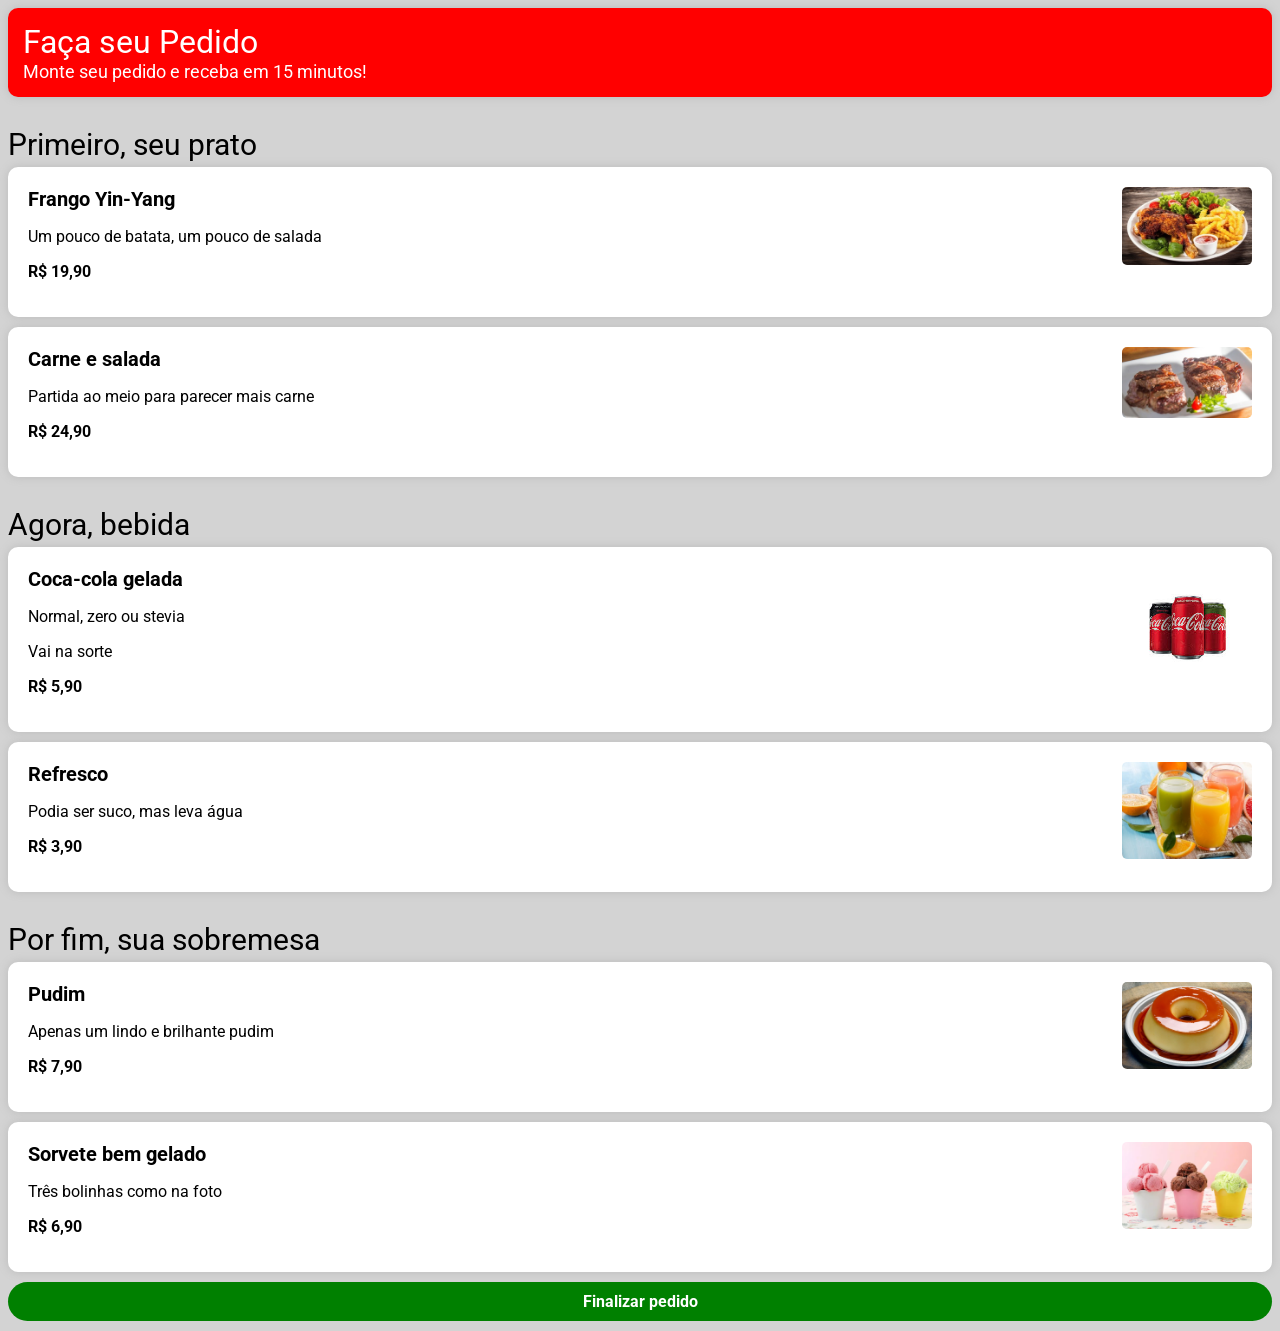
==== index.html @ 5bdc922b "as" ====
<!DOCTYPE html>
<html lang="en">
    <head>
        <meta charset="UTF-8">
        <meta http-equiv="X-UA-Compatible" content="IE=edge">
        <meta name="viewport" content="width=device-width, initial-scale=1.0">
        <title>FoodBox</title>
        <link rel="stylesheet" href="style.css">
        <link rel="preconnect" href="https://fonts.googleapis.com">
<link rel="preconnect" href="https://fonts.gstatic.com" crossorigin>
<link href="https://fonts.googleapis.com/css2?family=Roboto&display=swap" rel="stylesheet">
    </head>
    <body>
        <div class="topo">
            <h1>Faça seu Pedido</h1>
            <h2>Monte seu pedido e receba em 15 minutos!</h2>
        </div>

        <h3>Primeiro, seu prato</h3>

        <div id="frango" class="produto" onclick="escolherFrango()">
            <img src="img/frango.jpg" alt="">
            <h4>Frango Yin-Yang</h4>
            <p>Um pouco de batata, um pouco de salada</p>
            <p><strong>R$ 19,90</strong></p>
        </div>

        <div id="carne" class="produto" onclick="escolherCarne()">
            <img src="img/carne.jpg" alt="">
            <h4>Carne e salada</h4>
            <p>Partida ao meio para parecer mais carne</p>
            <p><strong>R$ 24,90</strong></p>
        </div>

        <h3>Agora, bebida</h3>

        <div id="coca" class="produto" onclick="escolherCoca()">
            <img src="img/coca.jpg" alt="">
            <h4>Coca-cola gelada</h4>
            <p>Normal, zero ou stevia</p>
            <p>Vai na sorte</p>
            <p><strong>R$ 5,90</strong></p>
        </div>

        <div id="refresco" class="produto" onclick="escolherRefresco()">
            <img src="img/refresco.jpg" alt="">
            <h4>Refresco</h4>
            <p>Podia ser suco, mas leva água</p>
            <p><strong>R$ 3,90</strong></p>
        </div>

        <h3>Por fim, sua sobremesa</h3>

        <div id="pudim" class="produto" onclick="escolherPudim()">
            <img src="img/pudim.webp" alt="">
            <h4>Pudim</h4>
            <p>Apenas um lindo e brilhante pudim</p>
            <p><strong>R$ 7,90</strong></p>
        </div>

        <div id="sorvete" class="produto" onclick="escolherSorvete()">
            <img src="img/sorvete.webp" alt="">
            <h4>Sorvete bem gelado</h4>
            <p>Três bolinhas como na foto</p>
            <p><strong>R$ 6,90</strong></p>
        </div>

        <div class="botao" onclick="finalizarPedido()">
            Finalizar pedido

        <script src="javascript.js"></script>
    </body>
</html>
---- style.css ----
body {
    background-color: lightgray;
    font-family: "Roboto";
}

.topo {
    background-color: red;
    color: white;
    padding: 15px;
    border-radius: 10px;
    box-shadow: 0 0 10px 0 #bbbbbb;
}

.produto {
    background-color: white;
    padding: 15px;
    border-radius: 10px;
    margin-bottom: 10px;
    box-shadow: 0 0 10px 0 #bbbbbb;
    cursor: pointer;
    border: 5px solid white;    
    
}

h1 {
    margin: 0;
    font-weight: normal;
}

h2 {
    margin: 0;
    font-size: 18px;
    font-weight: normal;

}

h3 {
    font-size: 30px;
    margin-bottom: 5px;
    font-weight: normal;
}

h4 {
    margin-top: 0;
    margin-bottom: 5px;
    font-size: 20px;
}

img {
    width: 130px;
    border-radius: 5px;
    float: right;
}

p {
    margin: ;
}

.preco {
    font-weight: bold;
    font-size: 18px;
}

.botao {
    background-color: green;
    text-align: center;
    padding: 10px;
    margin-top: 10px;
    margin-bottom: 10px;
    border-radius: 20px;
    color: white;
    font-weight: bold;
    cursor: pointer;
}
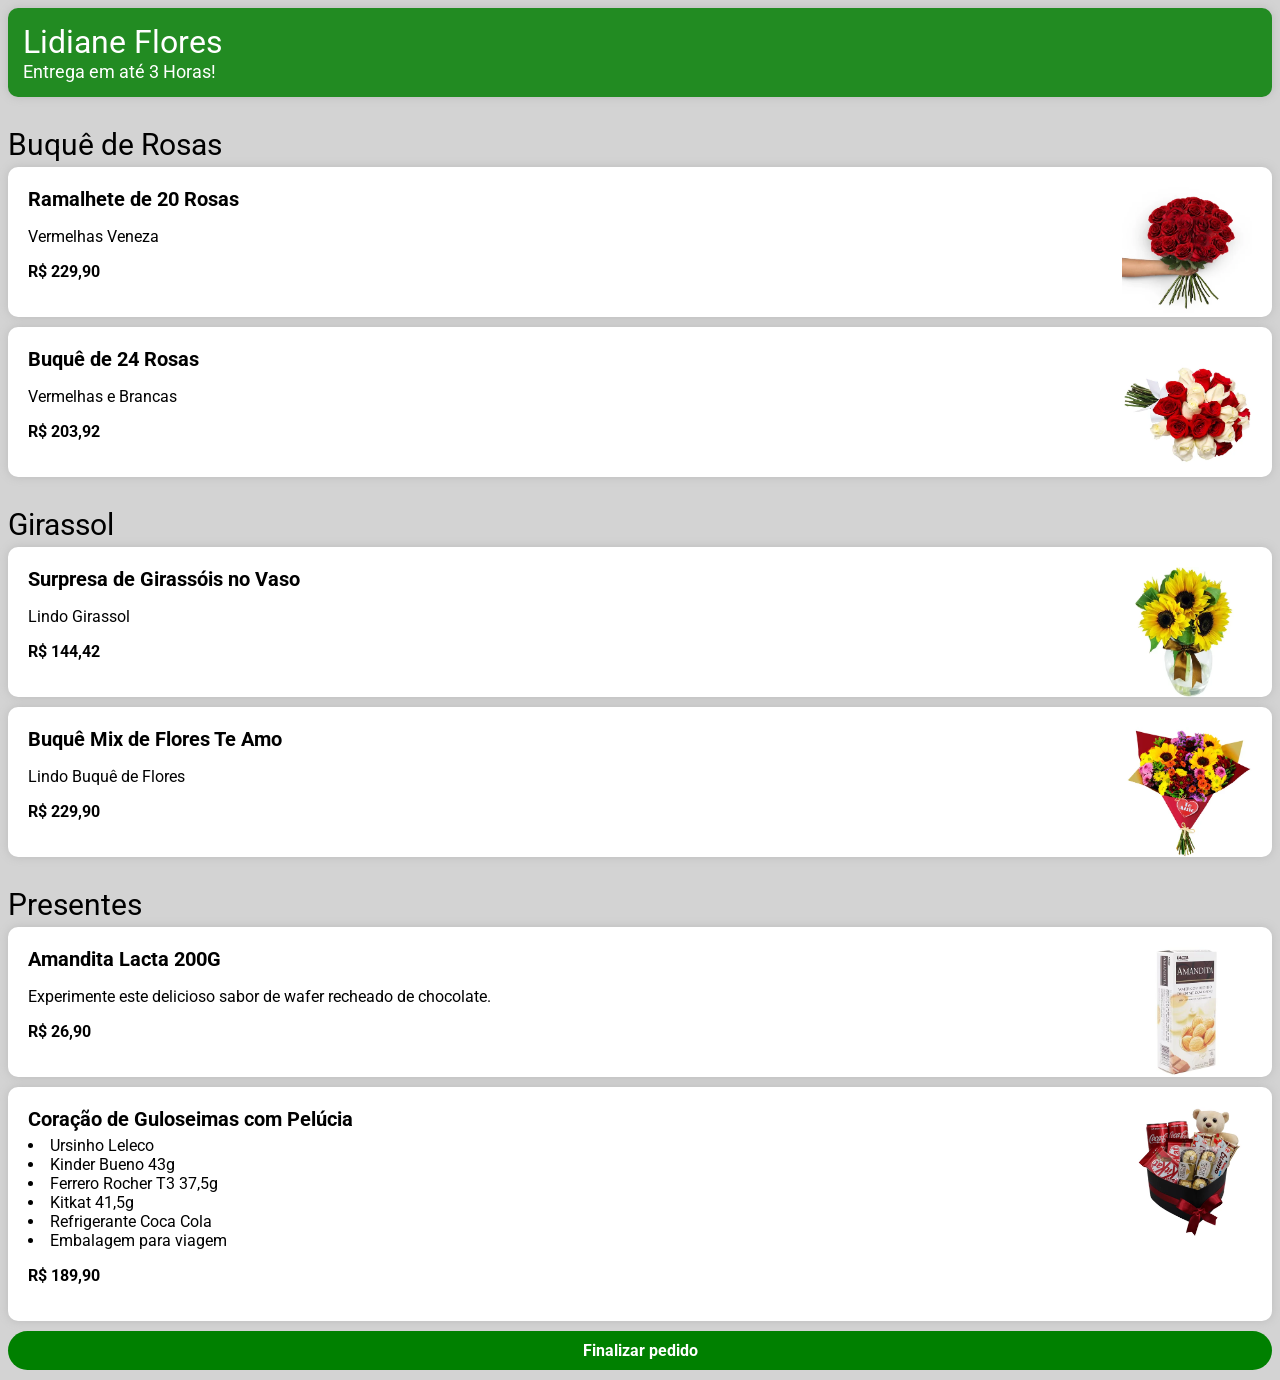
==== commit 752c1427: "atual" ====
--- a/index.html
+++ b/index.html
@@ -4,7 +4,7 @@
         <meta charset="UTF-8">
         <meta http-equiv="X-UA-Compatible" content="IE=edge">
         <meta name="viewport" content="width=device-width, initial-scale=1.0">
-        <title>FoodBox</title>
+        <title>FoodFlores</title>
         <link rel="stylesheet" href="style.css">
         <link rel="preconnect" href="https://fonts.googleapis.com">
 <link rel="preconnect" href="https://fonts.gstatic.com" crossorigin>
@@ -12,57 +12,61 @@
     </head>
     <body>
         <div class="topo">
-            <h1>Faça seu Pedido</h1>
-            <h2>Monte seu pedido e receba em 15 minutos!</h2>
+            <h1>Lidiane Flores</h1>
+            <h2>Entrega em até 3 Horas!</h2>
         </div>
 
-        <h3>Primeiro, seu prato</h3>
+        <h3>Buquê de Rosas</h3>
 
         <div id="frango" class="produto" onclick="escolherFrango()">
-            <img src="img/frango.jpg" alt="">
-            <h4>Frango Yin-Yang</h4>
-            <p>Um pouco de batata, um pouco de salada</p>
-            <p><strong>R$ 19,90</strong></p>
+            <img src="FotoFlores/buques/30610gg.webp" alt="">
+            <h4>Ramalhete de 20 Rosas</h4>
+            <p>Vermelhas Veneza</p>
+            <p><strong>R$ 229,90</strong></p>
         </div>
 
         <div id="carne" class="produto" onclick="escolherCarne()">
-            <img src="img/carne.jpg" alt="">
-            <h4>Carne e salada</h4>
-            <p>Partida ao meio para parecer mais carne</p>
-            <p><strong>R$ 24,90</strong></p>
+            <img src="FotoFlores/buques/30973gg.webp" alt="">
+            <h4>Buquê de 24 Rosas</h4>
+            <p>Vermelhas e Brancas</p>
+            <p><strong>R$ 203,92</strong></p>
         </div>
 
-        <h3>Agora, bebida</h3>
+        <h3>Girassol</h3>
 
         <div id="coca" class="produto" onclick="escolherCoca()">
-            <img src="img/coca.jpg" alt="">
-            <h4>Coca-cola gelada</h4>
-            <p>Normal, zero ou stevia</p>
-            <p>Vai na sorte</p>
-            <p><strong>R$ 5,90</strong></p>
+            <img src="FotoFlores/girassol/12230gg.webp" alt="">
+            <h4>Surpresa de Girassóis no Vaso</h4>
+            <p>Lindo Girassol</p>
+            <p><strong>R$ 144,42 </strong></p>
         </div>
 
         <div id="refresco" class="produto" onclick="escolherRefresco()">
-            <img src="img/refresco.jpg" alt="">
-            <h4>Refresco</h4>
-            <p>Podia ser suco, mas leva água</p>
-            <p><strong>R$ 3,90</strong></p>
+            <img src="FotoFlores/girassol/30025gg.webp" alt="">
+            <h4>Buquê Mix de Flores Te Amo</h4>
+            <p>Lindo Buquê de Flores</p>
+            <p><strong>R$ 229,90</strong></p>
         </div>
 
-        <h3>Por fim, sua sobremesa</h3>
+        <h3>Presentes</h3>
 
         <div id="pudim" class="produto" onclick="escolherPudim()">
-            <img src="img/pudim.webp" alt="">
-            <h4>Pudim</h4>
-            <p>Apenas um lindo e brilhante pudim</p>
-            <p><strong>R$ 7,90</strong></p>
+            <img src="FotoFlores/Doces/193981gg.webp" alt="">
+            <h4>Amandita Lacta 200G</h4>
+            <p>Experimente este delicioso sabor de wafer recheado de chocolate.</p>
+            <p><strong>R$ 26,90</strong></p>
         </div>
 
         <div id="sorvete" class="produto" onclick="escolherSorvete()">
-            <img src="img/sorvete.webp" alt="">
-            <h4>Sorvete bem gelado</h4>
-            <p>Três bolinhas como na foto</p>
-            <p><strong>R$ 6,90</strong></p>
+            <img src="FotoFlores/Doces/30068gg.webp" alt="">
+            <h4>Coração de Guloseimas com Pelúcia</h4>
+                <li>Ursinho Leleco</li>
+                <li>Kinder Bueno 43g</li>
+                <li>Ferrero Rocher T3 37,5g</li>
+                <li>Kitkat 41,5g</li>
+                <li>Refrigerante Coca Cola</li>
+                <li>Embalagem para viagem</li>
+            <p><strong>R$ 189,90</strong></p>
         </div>
 
         <div class="botao" onclick="finalizarPedido()">
--- a/style.css
+++ b/style.css
@@ -5,7 +5,7 @@
 }
 
 .topo {
-    background-color: red;
+    background-color: #228B22;
     color: white;
     padding: 15px;
     border-radius: 10px;
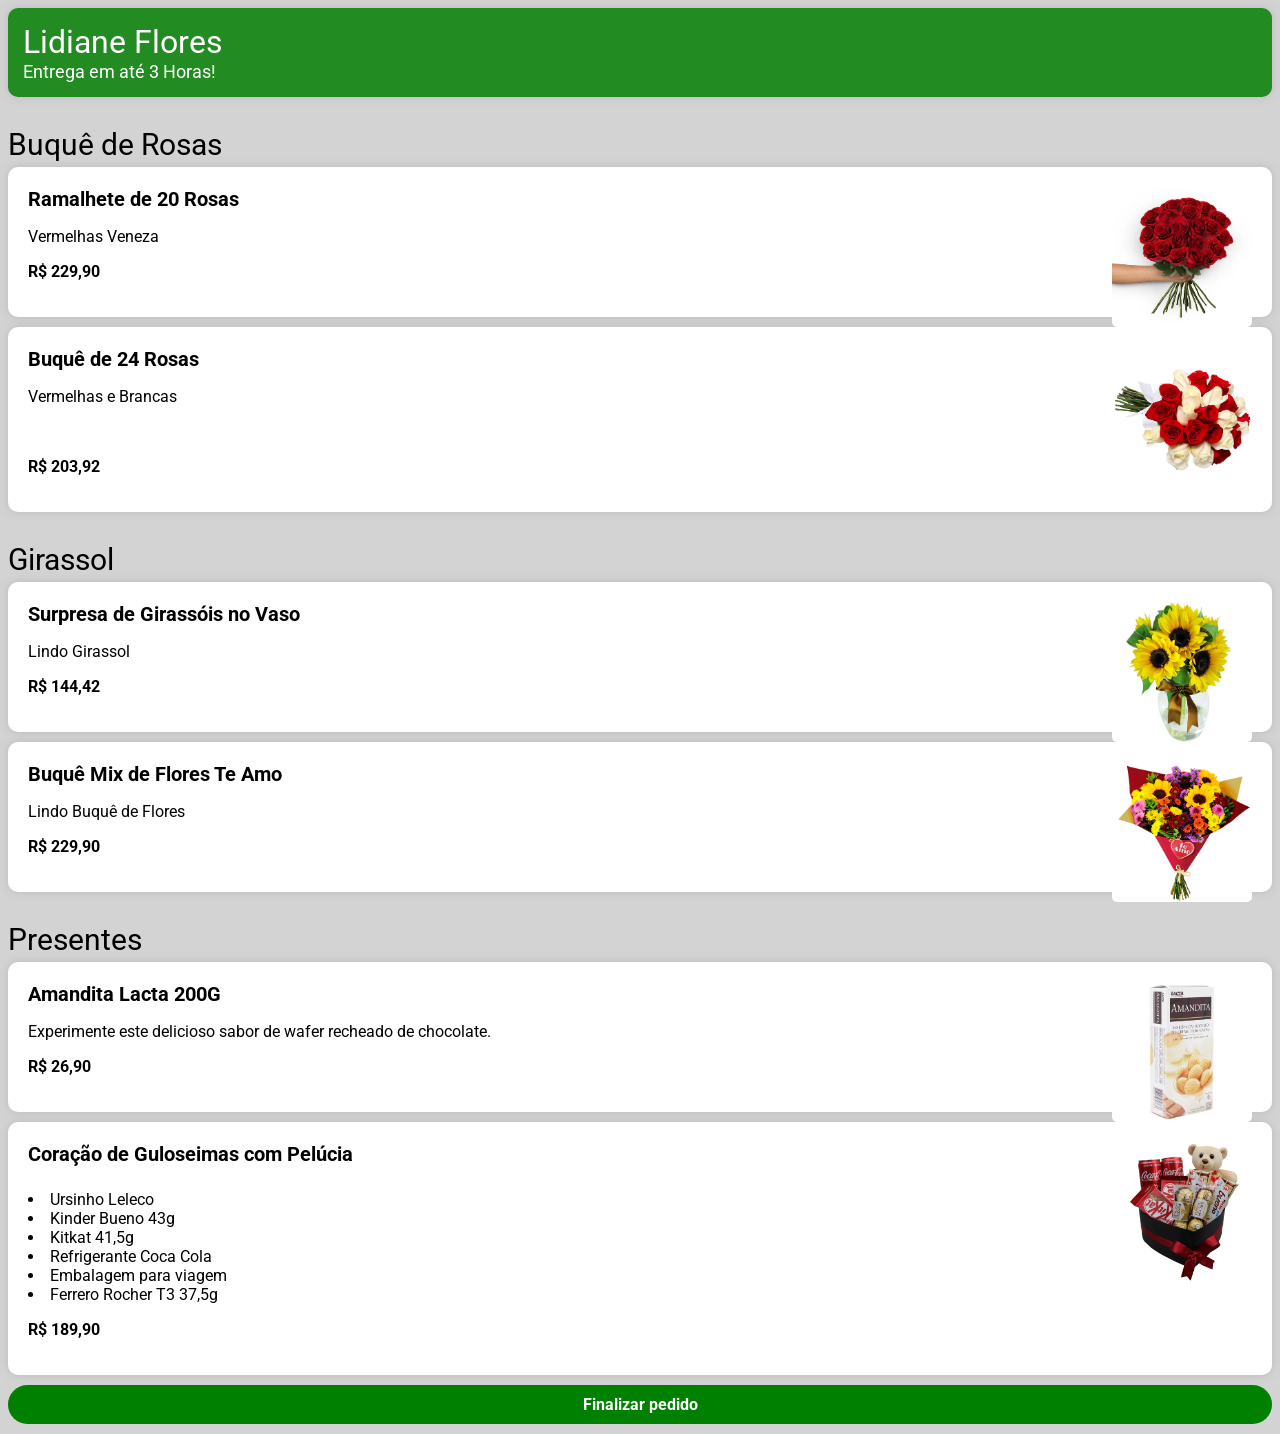
==== commit b82a7885: "sdsd" ====
--- a/index.html
+++ b/index.html
@@ -28,7 +28,7 @@
         <div id="carne" class="produto" onclick="escolherCarne()">
             <img src="FotoFlores/buques/30973gg.webp" alt="">
             <h4>Buquê de 24 Rosas</h4>
-            <p>Vermelhas e Brancas</p>
+            <p>Vermelhas e Brancas</p><br>
             <p><strong>R$ 203,92</strong></p>
         </div>
 
@@ -59,13 +59,13 @@
 
         <div id="sorvete" class="produto" onclick="escolherSorvete()">
             <img src="FotoFlores/Doces/30068gg.webp" alt="">
-            <h4>Coração de Guloseimas com Pelúcia</h4>
+            <h4>Coração de Guloseimas com Pelúcia</h4><br>
                 <li>Ursinho Leleco</li>
                 <li>Kinder Bueno 43g</li>
-                <li>Ferrero Rocher T3 37,5g</li>
                 <li>Kitkat 41,5g</li>
                 <li>Refrigerante Coca Cola</li>
                 <li>Embalagem para viagem</li>
+                <li>Ferrero Rocher T3 37,5g</li>
             <p><strong>R$ 189,90</strong></p>
         </div>
 
--- a/style.css
+++ b/style.css
@@ -48,7 +48,7 @@
 }
 
 img {
-    width: 130px;
+    width: 140px;
     border-radius: 5px;
     float: right;
 }
@@ -72,5 +72,6 @@
     color: white;
     font-weight: bold;
     cursor: pointer;
+    
 }
 
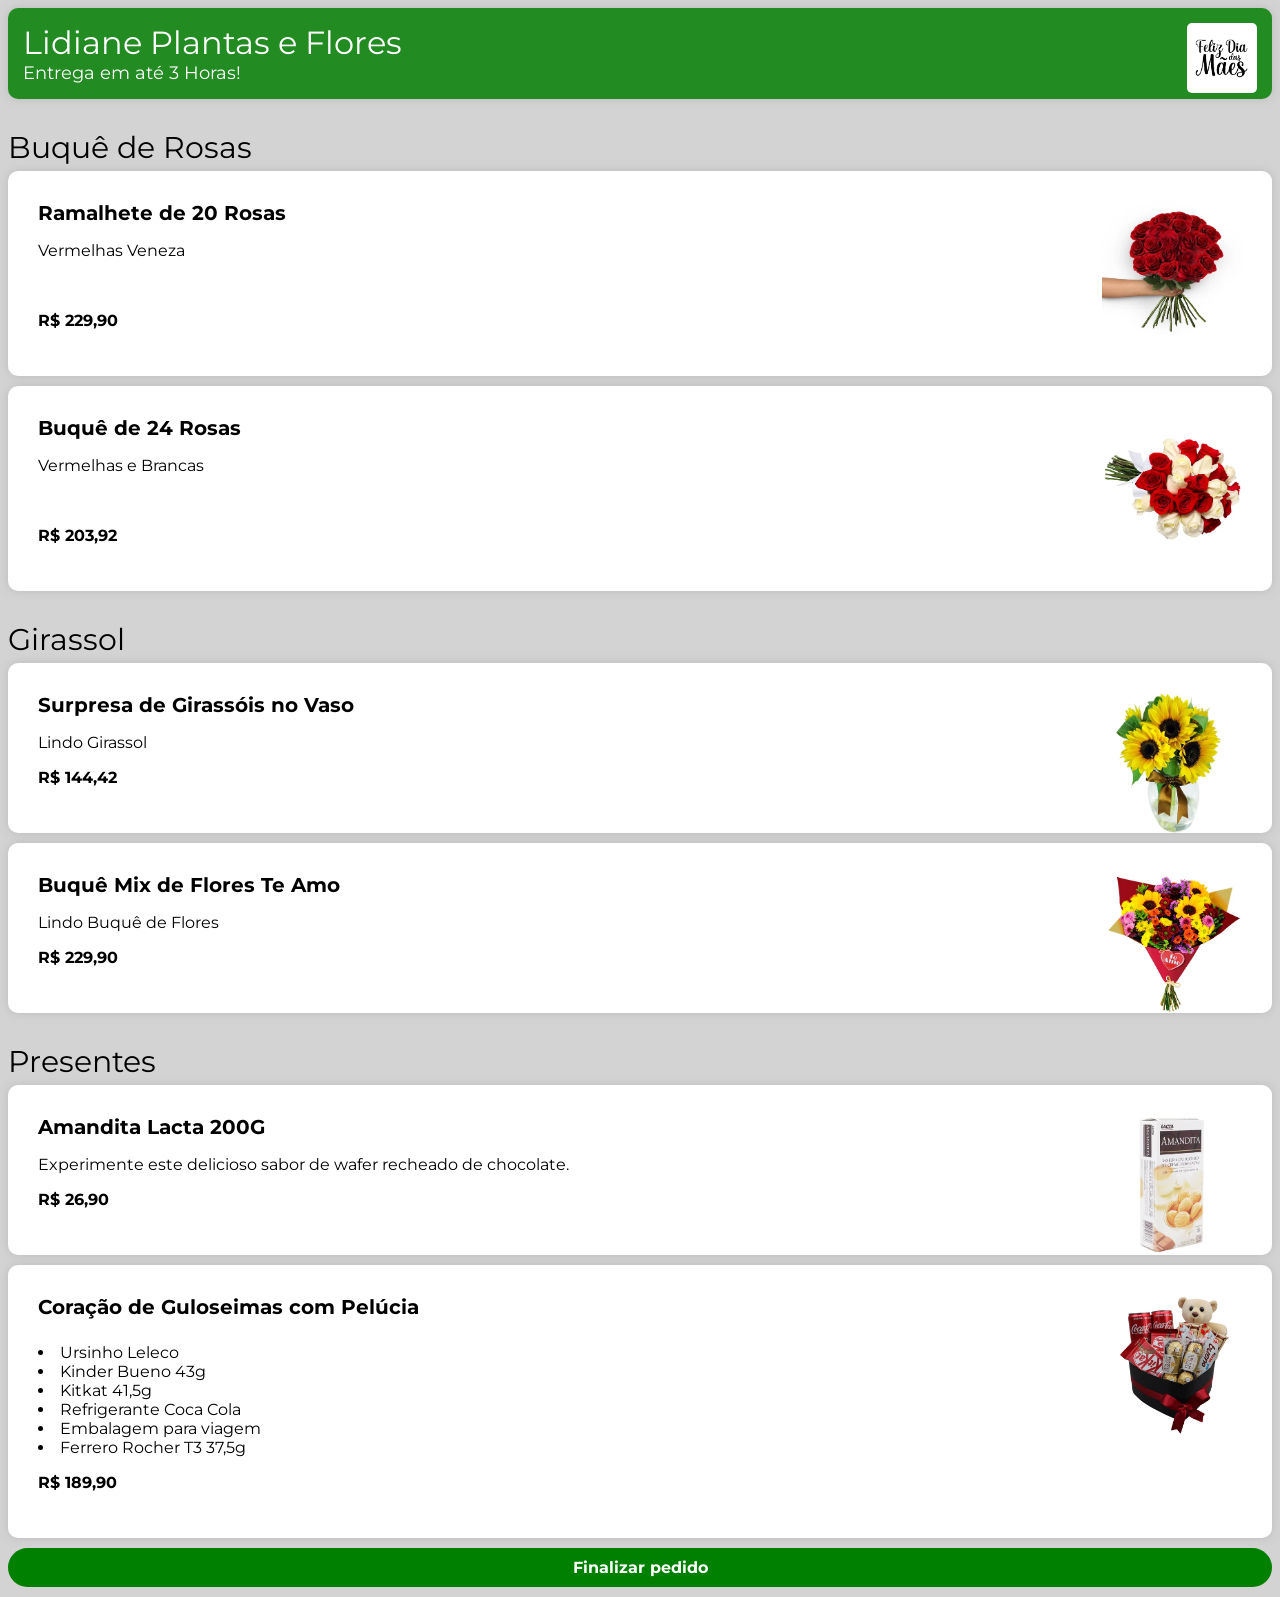
==== commit 23da2eac: "as" ====
--- a/index.html
+++ b/index.html
@@ -8,11 +8,12 @@
         <link rel="stylesheet" href="style.css">
         <link rel="preconnect" href="https://fonts.googleapis.com">
 <link rel="preconnect" href="https://fonts.gstatic.com" crossorigin>
-<link href="https://fonts.googleapis.com/css2?family=Roboto&display=swap" rel="stylesheet">
+<link href="https://fonts.googleapis.com/css2?family=Montserrat:ital,wght@0,100;0,200;0,300;0,400;0,500;0,600;0,700;0,800;0,900;1,100;1,200;1,300;1,400;1,500;1,600;1,700;1,800;1,900&display=swap" rel="stylesheet"
     </head>
     <body>
         <div class="topo">
-            <h1>Lidiane Flores</h1>
+            <img id="feliz" src="FotoFlores/maes.webp" alt="">
+            <h1>Lidiane Plantas e Flores</h1>
             <h2>Entrega em até 3 Horas!</h2>
         </div>
 
@@ -21,7 +22,7 @@
         <div id="frango" class="produto" onclick="escolherFrango()">
             <img src="FotoFlores/buques/30610gg.webp" alt="">
             <h4>Ramalhete de 20 Rosas</h4>
-            <p>Vermelhas Veneza</p>
+            <p>Vermelhas Veneza</p><br>
             <p><strong>R$ 229,90</strong></p>
         </div>
 
--- a/style.css
+++ b/style.css
@@ -1,7 +1,13 @@
 
 body {
     background-color: lightgray;
-    font-family: "Roboto";
+    font-family: "Montserrat";
+}
+
+#feliz {
+    width: 70px;
+    height: 70px;
+    margin: 0;
 }
 
 .topo {
@@ -14,7 +20,7 @@
 
 .produto {
     background-color: white;
-    padding: 15px;
+    padding: 25px;
     border-radius: 10px;
     margin-bottom: 10px;
     box-shadow: 0 0 10px 0 #bbbbbb;
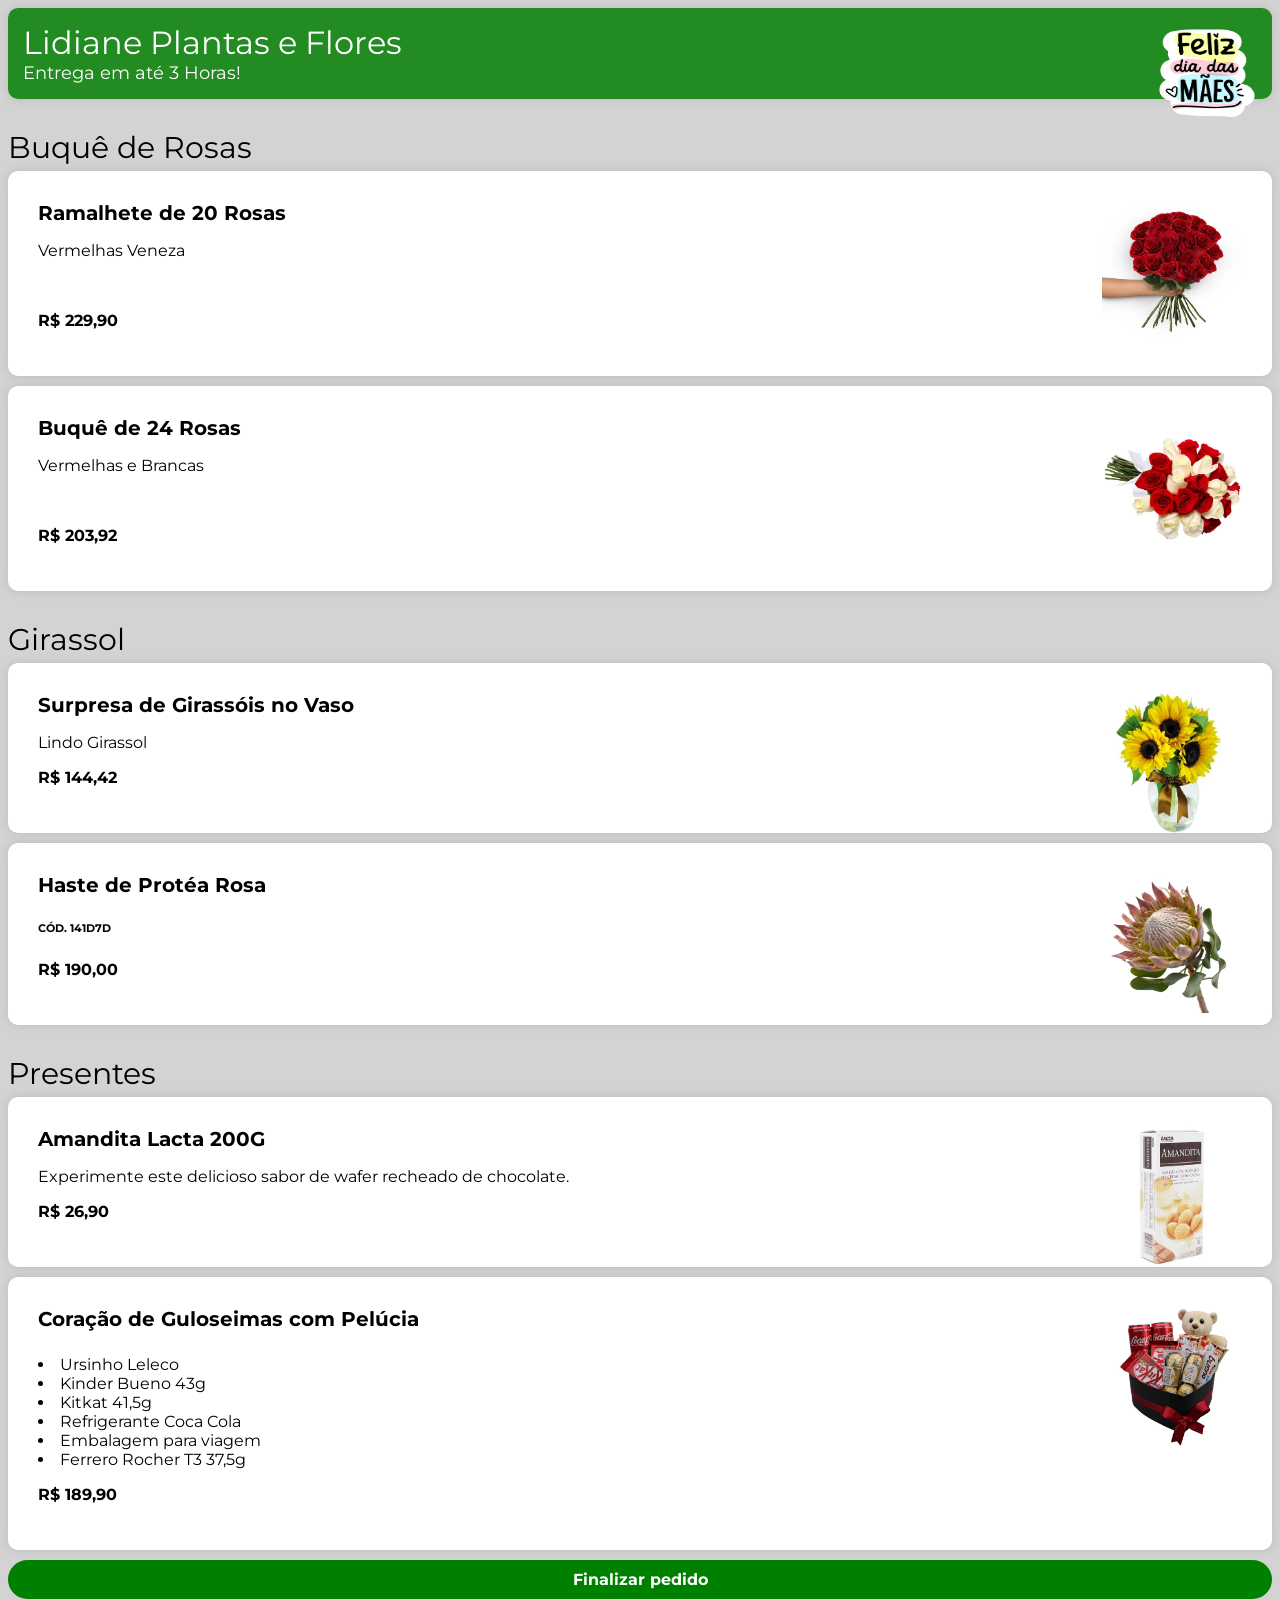
==== commit 2d917f78: "plantas" ====
--- a/index.html
+++ b/index.html
@@ -12,7 +12,7 @@
     </head>
     <body>
         <div class="topo">
-            <img id="feliz" src="FotoFlores/maes.webp" alt="">
+            <img id="feliz" src="FotoFlores/maes.png" alt="">
             <h1>Lidiane Plantas e Flores</h1>
             <h2>Entrega em até 3 Horas!</h2>
         </div>
@@ -43,10 +43,10 @@
         </div>
 
         <div id="refresco" class="produto" onclick="escolherRefresco()">
-            <img src="FotoFlores/girassol/30025gg.webp" alt="">
-            <h4>Buquê Mix de Flores Te Amo</h4>
-            <p>Lindo Buquê de Flores</p>
-            <p><strong>R$ 229,90</strong></p>
+            <img src="FotoFlores/plantas/5ae35f75-98e1-40d5-a2b9-7d058d5e3eec.jpg" alt="">
+            <h4>Haste de Protéa Rosa</h4>
+            <h6>CÓD. 141D7D</h6>
+            <p><strong>R$ 190,00</strong></p>
         </div>
 
         <h3>Presentes</h3>
--- a/style.css
+++ b/style.css
@@ -5,8 +5,8 @@
 }
 
 #feliz {
-    width: 70px;
-    height: 70px;
+    width: 100px;
+    height: 100px;
     margin: 0;
 }
 
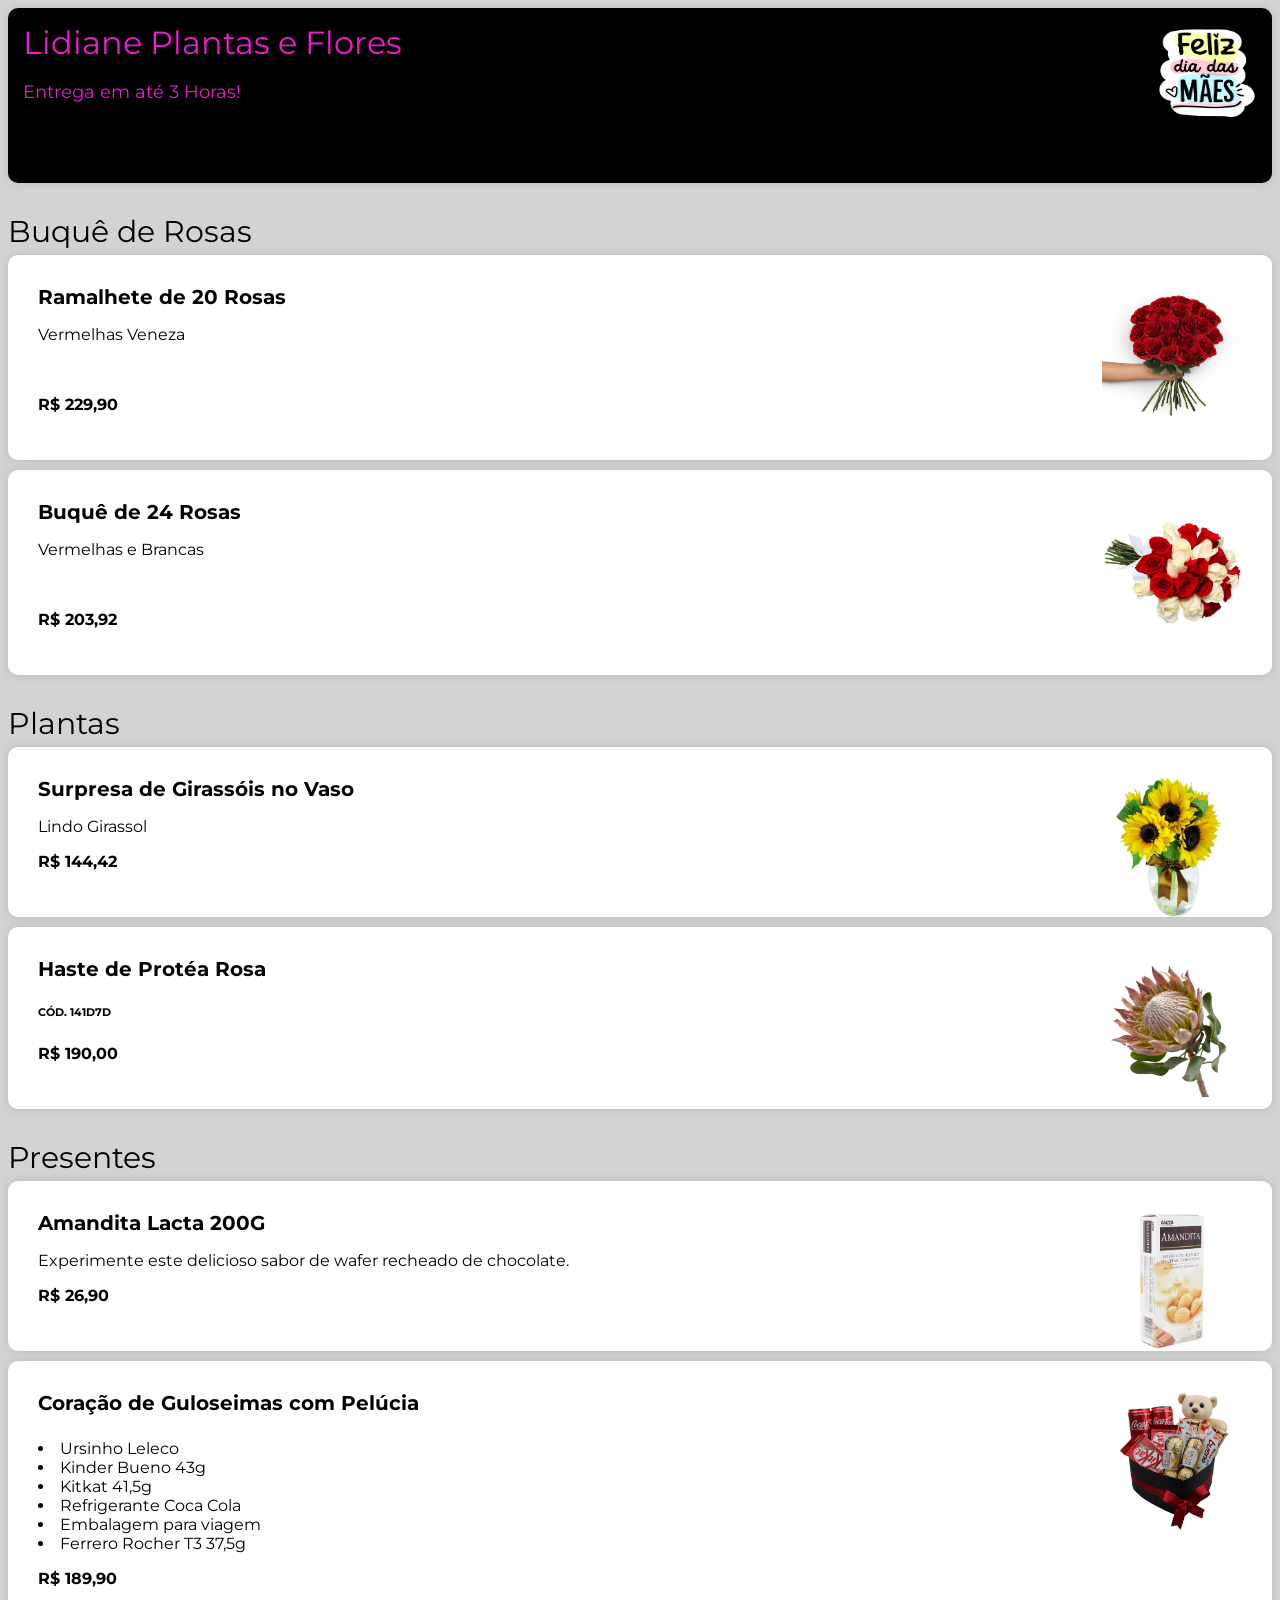
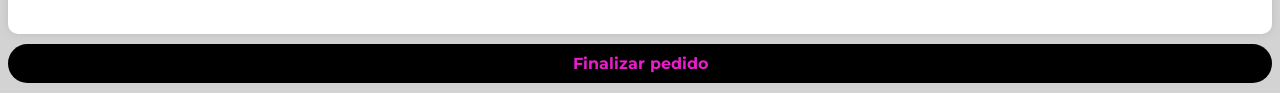
==== commit bfbdb2e1: "cor" ====
--- a/index.html
+++ b/index.html
@@ -13,7 +13,7 @@
     <body>
         <div class="topo">
             <img id="feliz" src="FotoFlores/maes.png" alt="">
-            <h1>Lidiane Plantas e Flores</h1>
+            <h1>Lidiane Plantas e Flores</h1><br>
             <h2>Entrega em até 3 Horas!</h2>
         </div>
 
@@ -33,7 +33,7 @@
             <p><strong>R$ 203,92</strong></p>
         </div>
 
-        <h3>Girassol</h3>
+        <h3>Plantas</h3>
 
         <div id="coca" class="produto" onclick="escolherCoca()">
             <img src="FotoFlores/girassol/12230gg.webp" alt="">
--- a/style.css
+++ b/style.css
@@ -11,11 +11,12 @@
 }
 
 .topo {
-    background-color: #228B22;
-    color: white;
+    background-color: #000;
+    color: #eb1ccc;
     padding: 15px;
     border-radius: 10px;
     box-shadow: 0 0 10px 0 #bbbbbb;
+    height: 145px;
 }
 
 .produto {
@@ -69,13 +70,13 @@
 }
 
 .botao {
-    background-color: green;
+    background-color: #000;
     text-align: center;
     padding: 10px;
     margin-top: 10px;
     margin-bottom: 10px;
     border-radius: 20px;
-    color: white;
+    color: #eb1ccc;
     font-weight: bold;
     cursor: pointer;
     
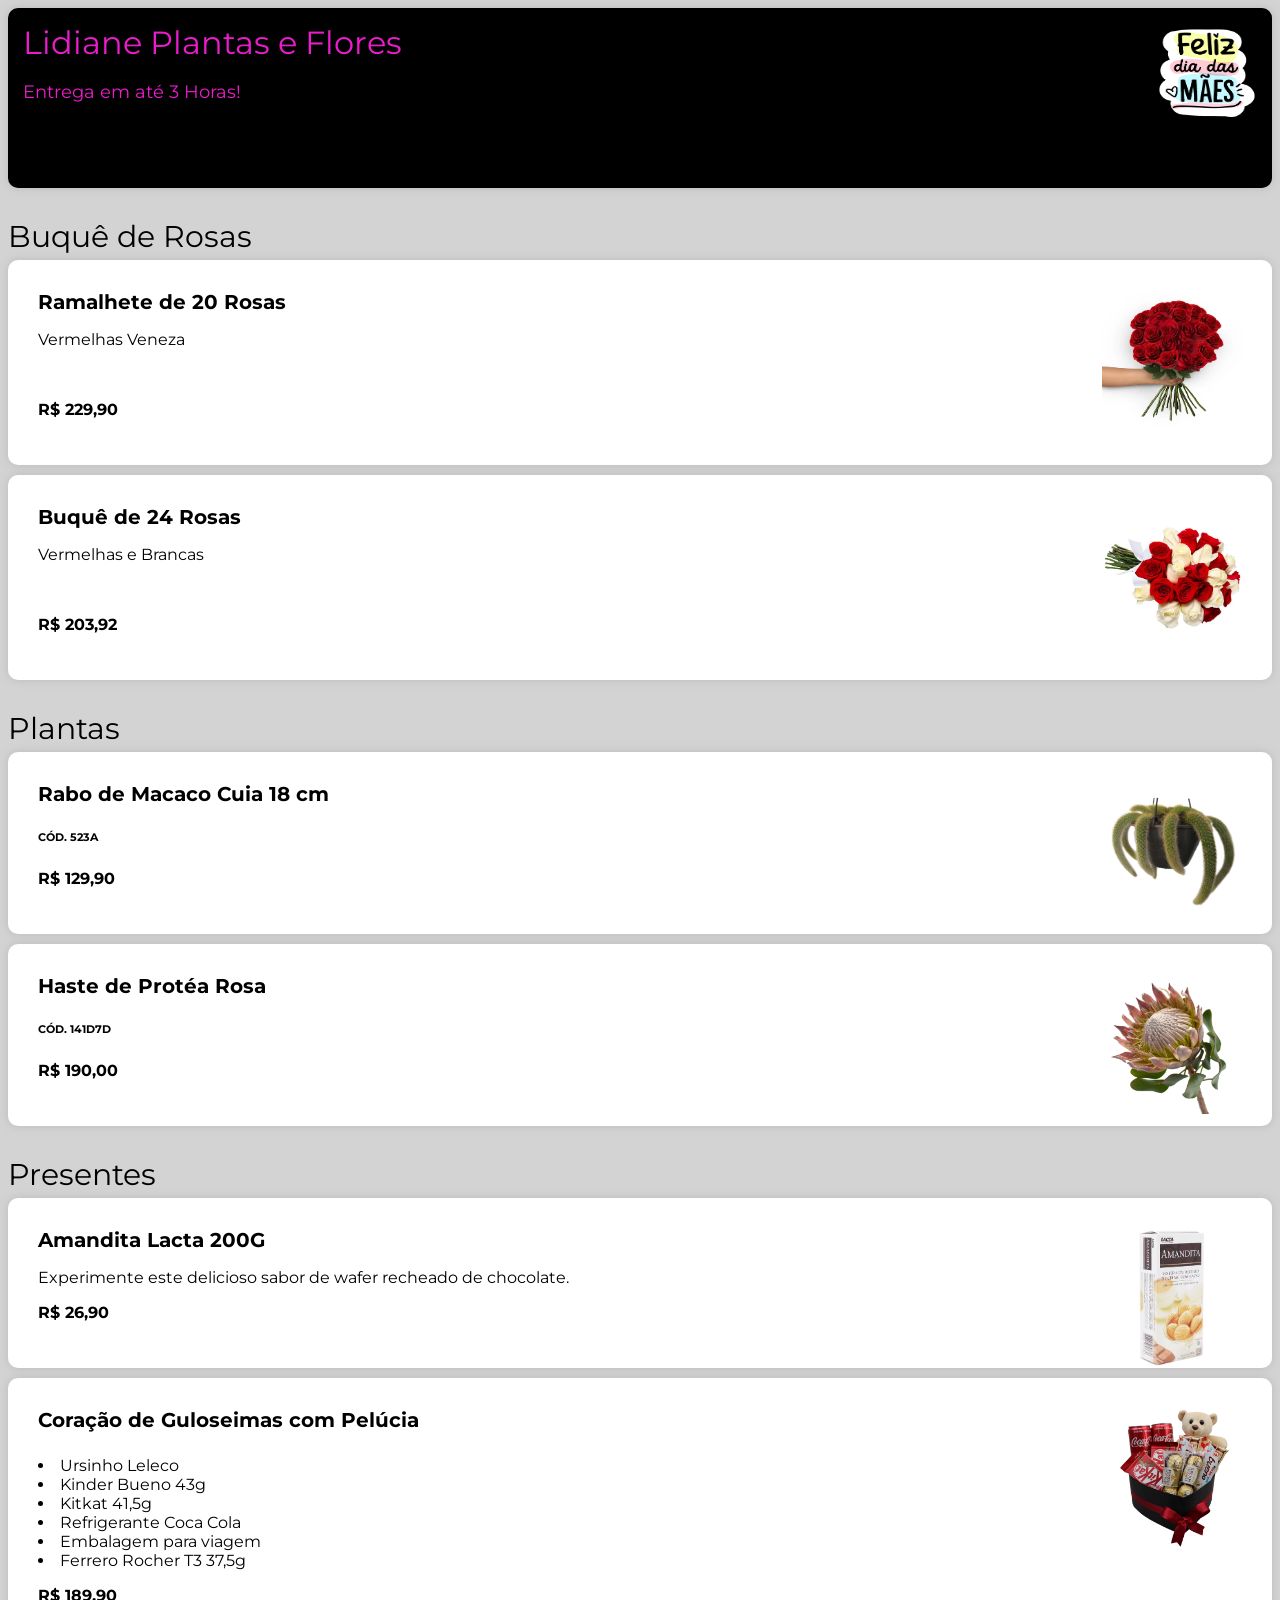
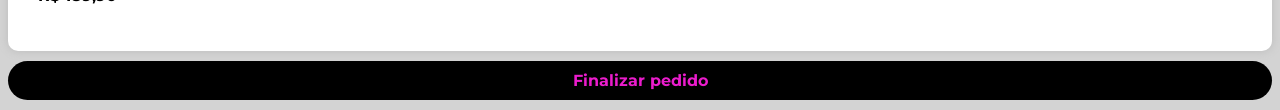
==== commit 24cde06a: "sas" ====
--- a/index.html
+++ b/index.html
@@ -36,10 +36,10 @@
         <h3>Plantas</h3>
 
         <div id="coca" class="produto" onclick="escolherCoca()">
-            <img src="FotoFlores/girassol/12230gg.webp" alt="">
-            <h4>Surpresa de Girassóis no Vaso</h4>
-            <p>Lindo Girassol</p>
-            <p><strong>R$ 144,42 </strong></p>
+            <img src="FotoFlores/plantas/raboDeMacaco.png" alt="">
+            <h4>Rabo de Macaco Cuia 18 cm</h4>
+            <h6>CÓD. 523A</h6>
+            <p><strong>R$ 129,90 </strong></p>
         </div>
 
         <div id="refresco" class="produto" onclick="escolherRefresco()">
--- a/style.css
+++ b/style.css
@@ -16,7 +16,7 @@
     padding: 15px;
     border-radius: 10px;
     box-shadow: 0 0 10px 0 #bbbbbb;
-    height: 145px;
+    height: 150px;
 }
 
 .produto {
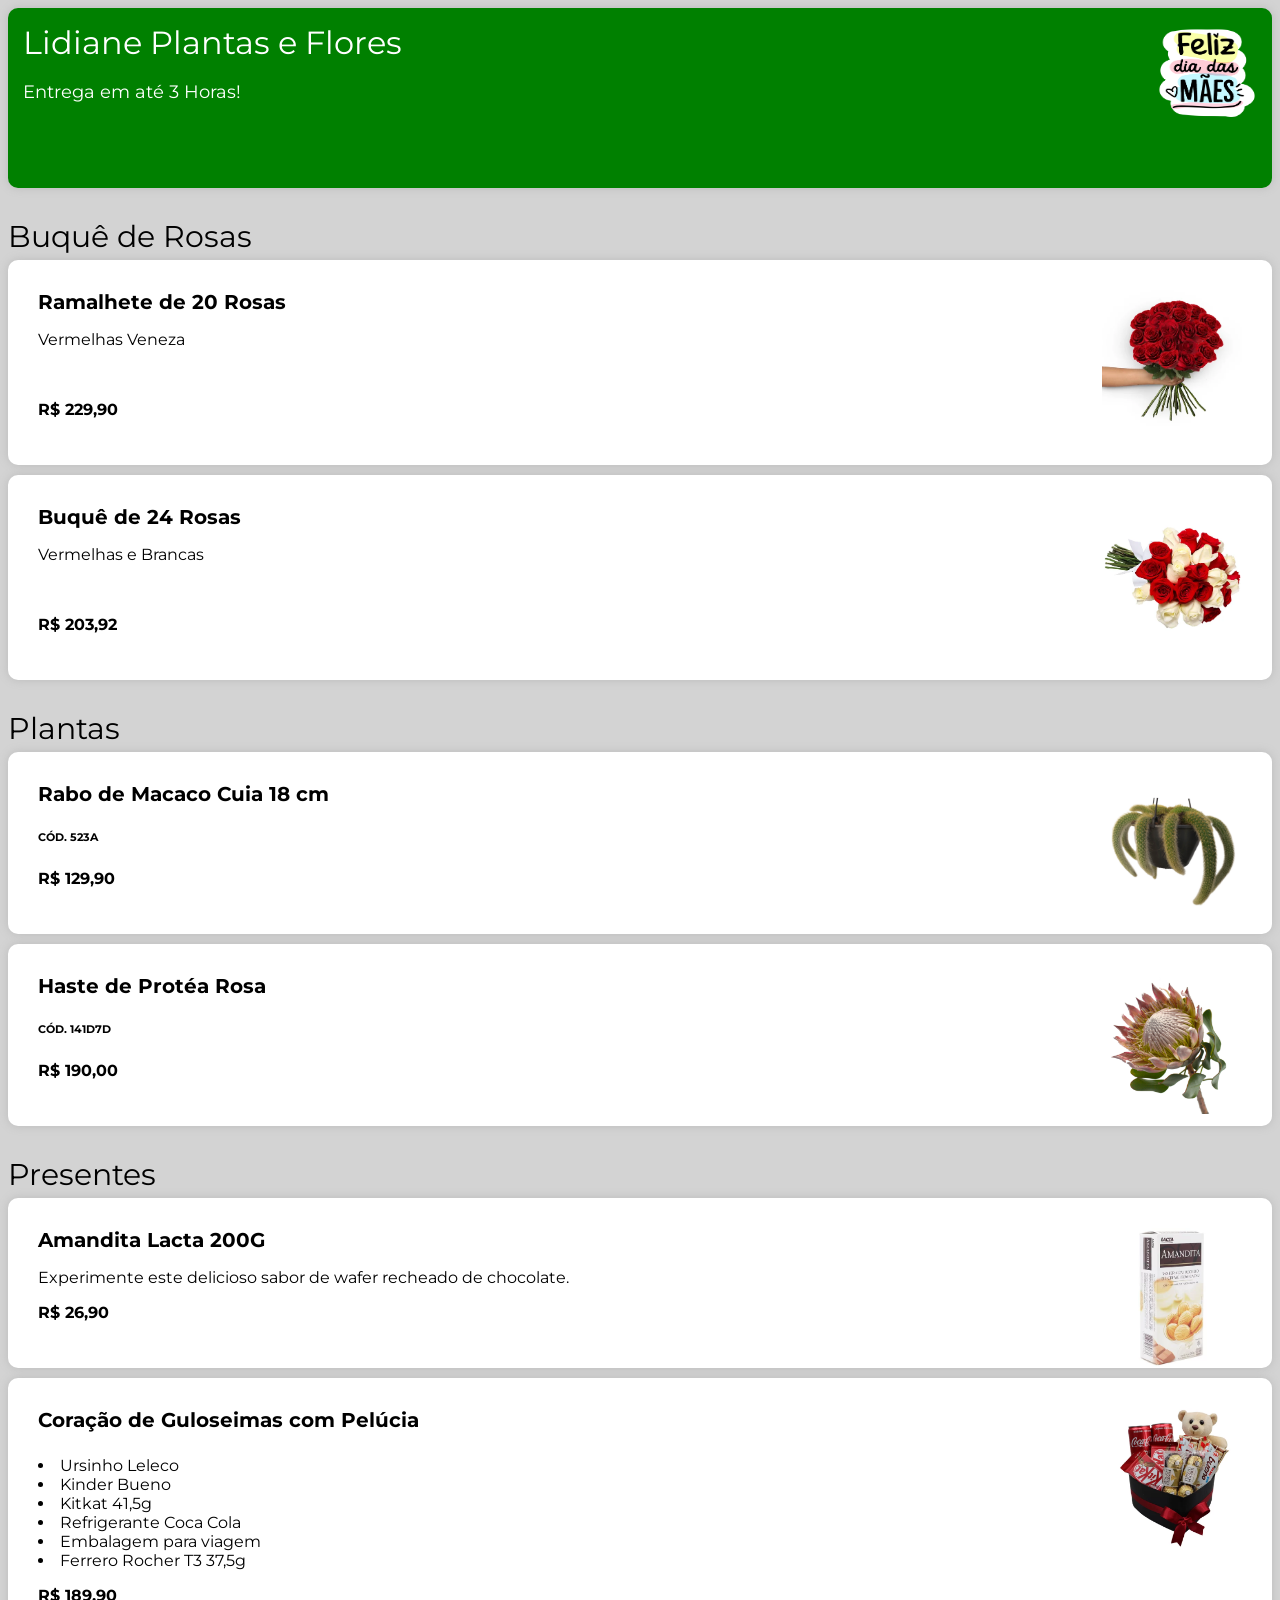
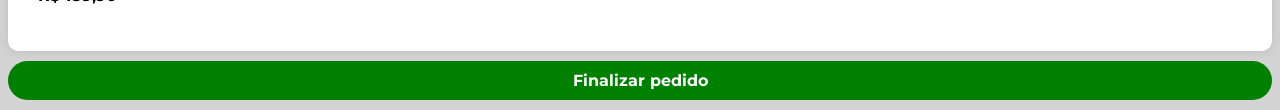
==== commit 5dd7a84c: "es" ====
--- a/index.html
+++ b/index.html
@@ -62,7 +62,7 @@
             <img src="FotoFlores/Doces/30068gg.webp" alt="">
             <h4>Coração de Guloseimas com Pelúcia</h4><br>
                 <li>Ursinho Leleco</li>
-                <li>Kinder Bueno 43g</li>
+                <li>Kinder Bueno</li>
                 <li>Kitkat 41,5g</li>
                 <li>Refrigerante Coca Cola</li>
                 <li>Embalagem para viagem</li>
--- a/style.css
+++ b/style.css
@@ -11,8 +11,8 @@
 }
 
 .topo {
-    background-color: #000;
-    color: #eb1ccc;
+    background-color: green;
+    color: white;
     padding: 15px;
     border-radius: 10px;
     box-shadow: 0 0 10px 0 #bbbbbb;
@@ -33,6 +33,7 @@
 h1 {
     margin: 0;
     font-weight: normal;
+    
 }
 
 h2 {
@@ -70,13 +71,13 @@
 }
 
 .botao {
-    background-color: #000;
+    background-color: green;
     text-align: center;
     padding: 10px;
     margin-top: 10px;
     margin-bottom: 10px;
     border-radius: 20px;
-    color: #eb1ccc;
+    color: white;
     font-weight: bold;
     cursor: pointer;
     
